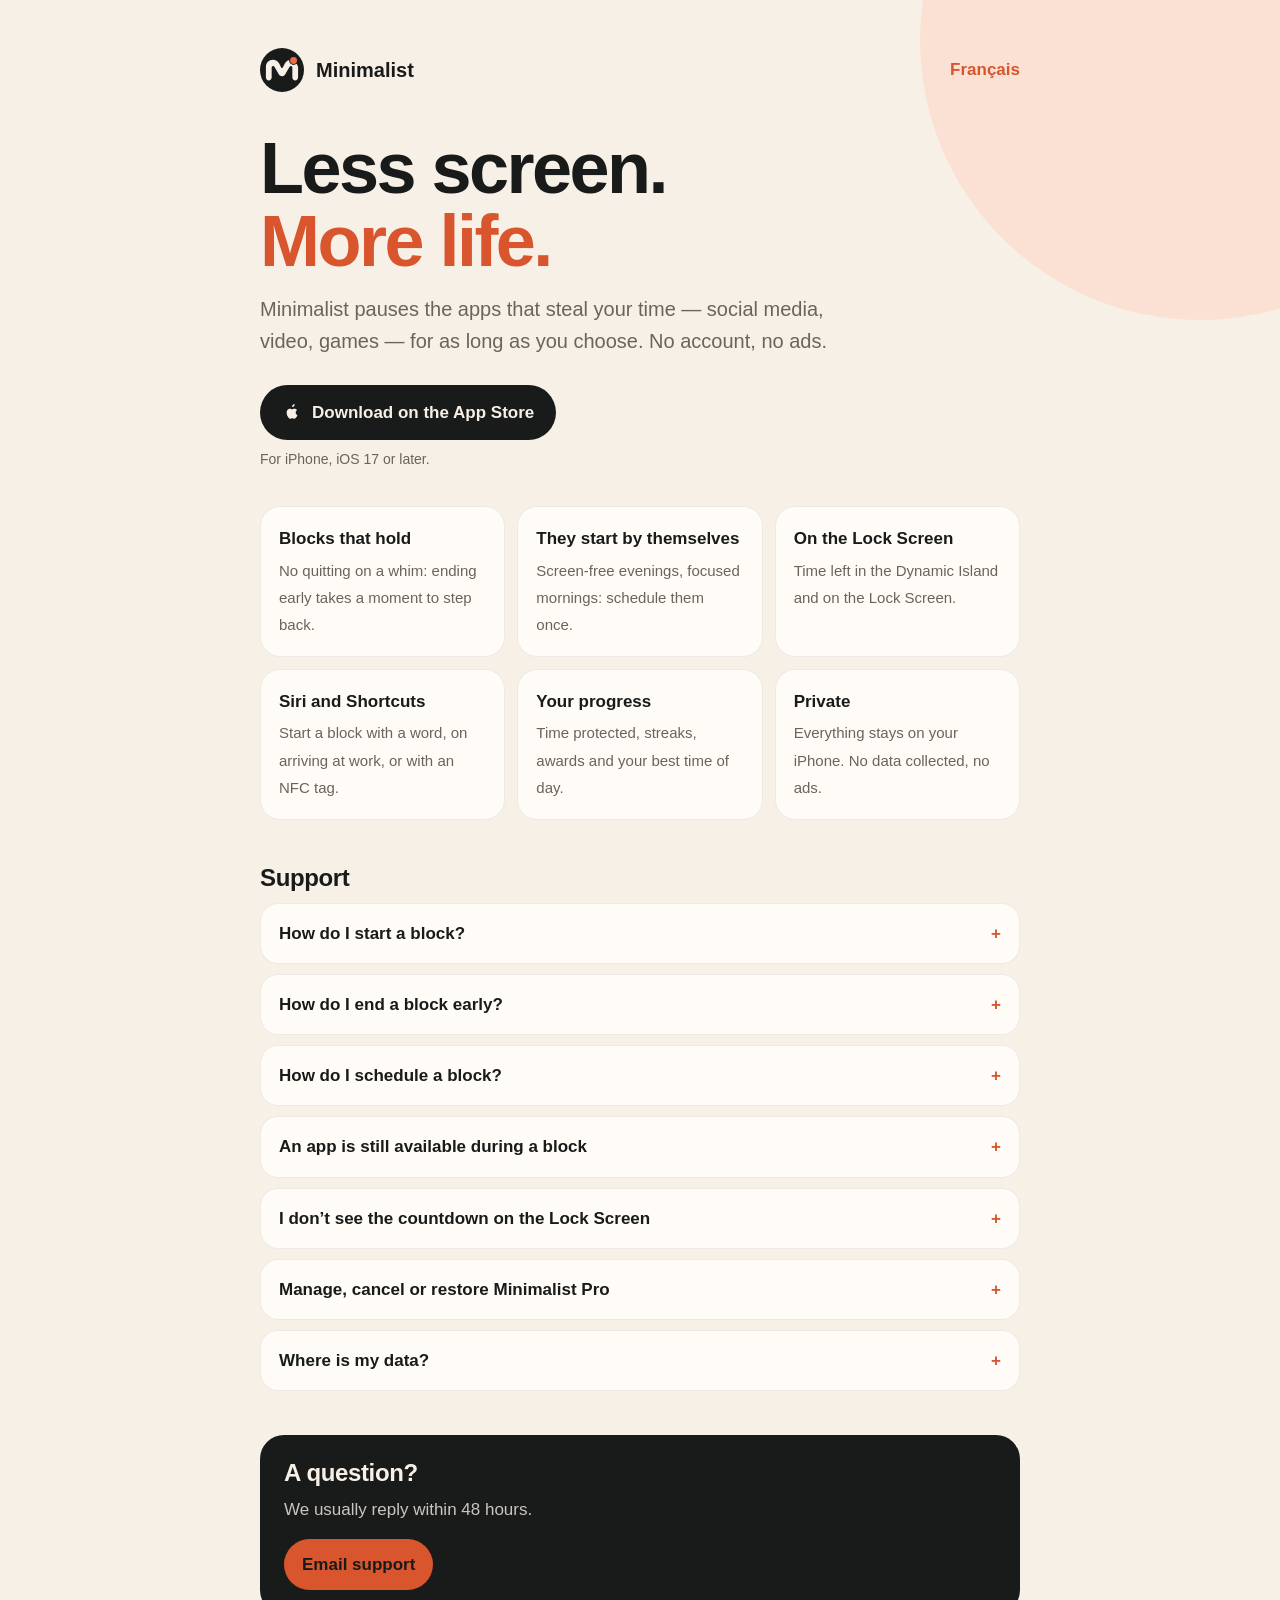
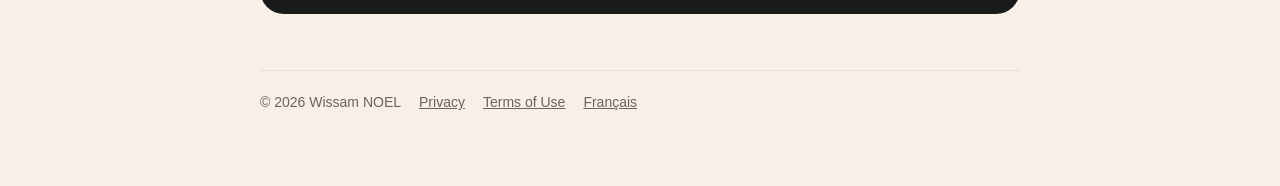
==== en.html @ 0d7564ae "Minimalist support and privacy pages Co-Authored-By: Claude Opus 5.5 <noreply@anthropic.com>" ====
<!doctype html>
<html lang="en">
<head>
  <meta charset="utf-8">
  <meta name="viewport" content="width=device-width,initial-scale=1">
  <meta name="description" content="Minimalist pauses the apps that steal your time. Strict and scheduled focus blocks, no account, no ads. Support and contact.">
  <meta name="apple-itunes-app" content="app-id=6810226165">
  <title>Minimalist — Less screen, more life</title>
  <link rel="stylesheet" href="style.css">
</head>
<body>
<div class="sun" aria-hidden="true"></div>
<main class="wrap">
  <header>
    <a class="brand" href="en.html"><svg viewBox="0 0 200 200" aria-hidden="true"><circle cx="100" cy="100" r="100" fill="#191B1A"/><path d="M26.85 121.55L26.85 85.06C26.85 67.46 41.12 53.19 58.72 53.19C70.81 53.19 81.86 60.03 87.25 70.85L96.25 88.93C97.28 91.00 99.80 91.84 101.87 90.81C102.68 90.41 103.34 89.74 103.75 88.93L112.75 70.85C118.14 60.03 129.19 53.19 141.28 53.19L145.41 61.99L145.41 61.99C160.73 61.99 173.15 74.41 173.15 89.73L173.15 134.62C173.15 141.84 167.30 147.69 160.08 147.69L160.08 147.69C152.86 147.69 147.01 141.84 147.01 134.62L147.01 88.64C147.01 84.96 144.02 81.97 140.34 81.97C137.98 81.97 135.80 83.22 134.60 85.25L113.97 120.15C109.41 127.86 99.46 130.42 91.74 125.86C89.39 124.47 87.42 122.50 86.03 120.15L65.40 85.25C63.53 82.08 59.44 81.03 56.27 82.90C54.24 84.10 52.99 86.28 52.99 88.64L52.99 134.62C52.99 141.84 47.14 147.69 39.92 147.69L39.92 147.69C32.70 147.69 26.85 141.84 26.85 134.62Z" fill="#F7F0E7"/><circle cx="152.53" cy="56.56" r="20.30" fill="#191B1A"/><circle cx="152.53" cy="56.56" r="15.60" fill="#EA6D47"/></svg><span>Minimalist</span></a>
    <a class="lang" href="index.html" lang="fr">Français</a>
  </header>

  <h1>Less screen.<br><em>More life.</em></h1>
  <p class="lead">Minimalist pauses the apps that steal your time — social media, video, games — for as long as you choose. No account, no ads.</p>
  <a class="cta" href="https://apps.apple.com/app/id6810226165"><svg viewBox="0 0 24 24" aria-hidden="true"><path fill="currentColor" d="M16.37 12.6c.02 2.4 2.1 3.2 2.13 3.21-.02.06-.33 1.14-1.1 2.26-.66.97-1.35 1.93-2.43 1.95-1.06.02-1.4-.63-2.62-.63-1.21 0-1.6.61-2.6.65-1.05.04-1.84-1.05-2.51-2.01-1.37-1.97-2.41-5.57-1.01-8 .7-1.21 1.94-1.97 3.29-1.99 1.03-.02 2 .69 2.63.69.63 0 1.81-.86 3.05-.73.52.02 1.98.21 2.92 1.58-.08.05-1.74 1.02-1.73 3.02M14.37 4.96c.56-.68.94-1.62.83-2.56-.81.03-1.78.54-2.36 1.21-.52.6-.97 1.55-.85 2.47.9.07 1.82-.46 2.38-1.12"/></svg>Download on the App Store</a>
  <p class="note">For iPhone, iOS 17 or later.</p>

  <ul class="features">
    <li><strong>Blocks that hold</strong><span>No quitting on a whim: ending early takes a moment to step back.</span></li>
    <li><strong>They start by themselves</strong><span>Screen-free evenings, focused mornings: schedule them once.</span></li>
    <li><strong>On the Lock Screen</strong><span>Time left in the Dynamic Island and on the Lock Screen.</span></li>
    <li><strong>Siri and Shortcuts</strong><span>Start a block with a word, on arriving at work, or with an NFC tag.</span></li>
    <li><strong>Your progress</strong><span>Time protected, streaks, awards and your best time of day.</span></li>
    <li><strong>Private</strong><span>Everything stays on your iPhone. No data collected, no ads.</span></li>
  </ul>

  <section id="support">
    <h2>Support</h2>
    <details>
      <summary>How do I start a block?</summary>
      <p>On Home, pick a block (“Less social”, “Just essentials”…) or set a length on the dial, allow Screen Time, select the apps to pause in Apple’s list, then tap “Take back my time”. Minimalist is used with a Minimalist Pro subscription (7-day free trial with the yearly plan).</p>
    </details>
    <details>
      <summary>How do I end a block early?</summary>
      <p>There is deliberately no instant stop. By default, request an early end, wait three minutes (you can cancel at any point), then hold the gauge for ten seconds. In Settings › Early end you can choose a simple ten-second hold, or no early end at all. Phone and emergency calls stay available under iOS rules.</p>
    </details>
    <details>
      <summary>How do I schedule a block?</summary>
      <p>On Home, tap Schedule next to My blocks, then choose a block, the days and the hours. It starts by itself, even with the app closed, with an optional reminder five minutes before. A schedule cannot be changed while its block is running.</p>
    </details>
    <details>
      <summary>An app is still available during a block</summary>
      <p>Check that it is part of the block’s selection (or, in Allow only mode, that it was not kept). Some system functions always stay available under iOS Screen Time rules.</p>
    </details>
    <details>
      <summary>I don’t see the countdown on the Lock Screen</summary>
      <p>Open Settings › Minimalist and make sure Live Activities are allowed. A block started by a schedule while the app is closed shows its countdown the next time you open the app.</p>
    </details>
    <details>
      <summary>Manage, cancel or restore Minimalist Pro</summary>
      <p>Manage or cancel the subscription in Settings › your name › Subscriptions. On a new iPhone, open Minimalist › Settings › Restore Purchases. Payment and refunds are handled by Apple.</p>
    </details>
    <details>
      <summary>Where is my data?</summary>
      <p>Only on your iPhone: your blocks, history and answers are never sent to the developer. <a href="privacy-en.html">Read the privacy policy</a>.</p>
    </details>
  </section>

  <section class="contact">
    <h2>A question?</h2>
    <p>We usually reply within 48 hours.</p>
    <a class="button" href="mailto:Wissam.noel68@gmail.com">Email support</a>
  </section>

  <footer>
    <span>© 2026 Wissam NOEL</span>
    <a href="privacy-en.html">Privacy</a>
    <a href="https://www.apple.com/legal/internet-services/itunes/dev/stdeula/">Terms of Use</a>
    <a href="index.html" lang="fr">Français</a>
  </footer>
</main>
</body>
</html>
---- style.css ----
:root {
  color-scheme: light dark;
  --paper: #f7f0e7;
  --surface: #fffcf7;
  --ink: #191b1a;
  --muted: #6a645b;
  --accent: #d9552e;
  --accent-soft: #fbe1d3;
  --line: #19191a14;
}
@media (prefers-color-scheme: dark) {
  :root {
    --paper: #0d0e0d;
    --surface: #1b1c1b;
    --ink: #f7f0e7;
    --muted: #b9b2a6;
    --accent: #f47a51;
    --accent-soft: #3a1f14;
    --line: #f7f0e714;
  }
}
* { box-sizing: border-box; }
html { -webkit-text-size-adjust: 100%; }
body {
  margin: 0;
  background: var(--paper);
  color: var(--ink);
  font: 17px/1.6 ui-rounded, "SF Pro Rounded", -apple-system, BlinkMacSystemFont, "Segoe UI", sans-serif;
  overflow-x: hidden;
}
.wrap { width: min(760px, calc(100% - 32px)); margin: 0 auto; padding: 48px 0 72px; position: relative; }
.sun {
  position: fixed; top: -240px; right: -200px; width: 560px; height: 560px; border-radius: 50%;
  background: var(--accent-soft); z-index: -1; pointer-events: none;
}
header { display: flex; align-items: center; justify-content: space-between; gap: 12px; }
.brand { display: flex; align-items: center; gap: 12px; font-weight: 800; font-size: 20px; color: var(--ink); text-decoration: none; }
.brand svg { width: 44px; height: 44px; }
.lang { font-weight: 700; color: var(--accent); text-decoration: none; }
h1 { font-size: clamp(40px, 9vw, 72px); line-height: 1.02; letter-spacing: -0.035em; margin: 40px 0 14px; font-weight: 900; }
h1 em { font-style: normal; color: var(--accent); }
h2 { font-size: 24px; line-height: 1.2; letter-spacing: -0.015em; margin: 0 0 8px; font-weight: 800; }
.lead { font-size: 20px; color: var(--muted); max-width: 600px; margin: 0; }
.cta { display: inline-flex; align-items: center; gap: 10px; margin: 28px 0 8px; padding: 14px 22px; border-radius: 999px;
  background: var(--ink); color: var(--paper); font-weight: 800; text-decoration: none; }
.cta svg { width: 20px; height: 20px; }
.note { font-size: 14px; color: var(--muted); margin: 0; }
.features { list-style: none; padding: 0; margin: 36px 0 8px; display: grid; grid-template-columns: repeat(auto-fit, minmax(220px, 1fr)); gap: 12px; }
.features li { background: var(--surface); border: 1px solid var(--line); border-radius: 20px; padding: 18px; }
.features strong { display: block; font-size: 17px; margin-bottom: 4px; }
.features span { color: var(--muted); font-size: 15px; }
section { margin-top: 44px; }
details { background: var(--surface); border: 1px solid var(--line); border-radius: 18px; padding: 16px 18px; margin-top: 10px; }
summary { cursor: pointer; font-weight: 800; list-style: none; }
summary::-webkit-details-marker { display: none; }
summary::after { content: "+"; float: right; color: var(--accent); font-weight: 900; }
details[open] summary::after { content: "–"; }
details p { margin: 10px 0 0; color: var(--muted); }
.contact { background: var(--ink); color: var(--paper); border-radius: 24px; padding: 24px; }
.contact p { color: inherit; opacity: 0.8; margin: 6px 0 16px; }
.contact a.button { display: inline-block; padding: 12px 18px; border-radius: 999px; background: var(--accent); color: #191b1a; font-weight: 800; text-decoration: none; }
.legal h2 { font-size: 22px; margin-top: 30px; }
.legal p, .legal li { color: var(--ink); }
.legal .muted { color: var(--muted); }
a { color: var(--accent); }
footer { margin-top: 56px; padding-top: 20px; border-top: 1px solid var(--line); color: var(--muted); font-size: 14px; display: flex; flex-wrap: wrap; gap: 8px 18px; }
footer a { color: var(--muted); }
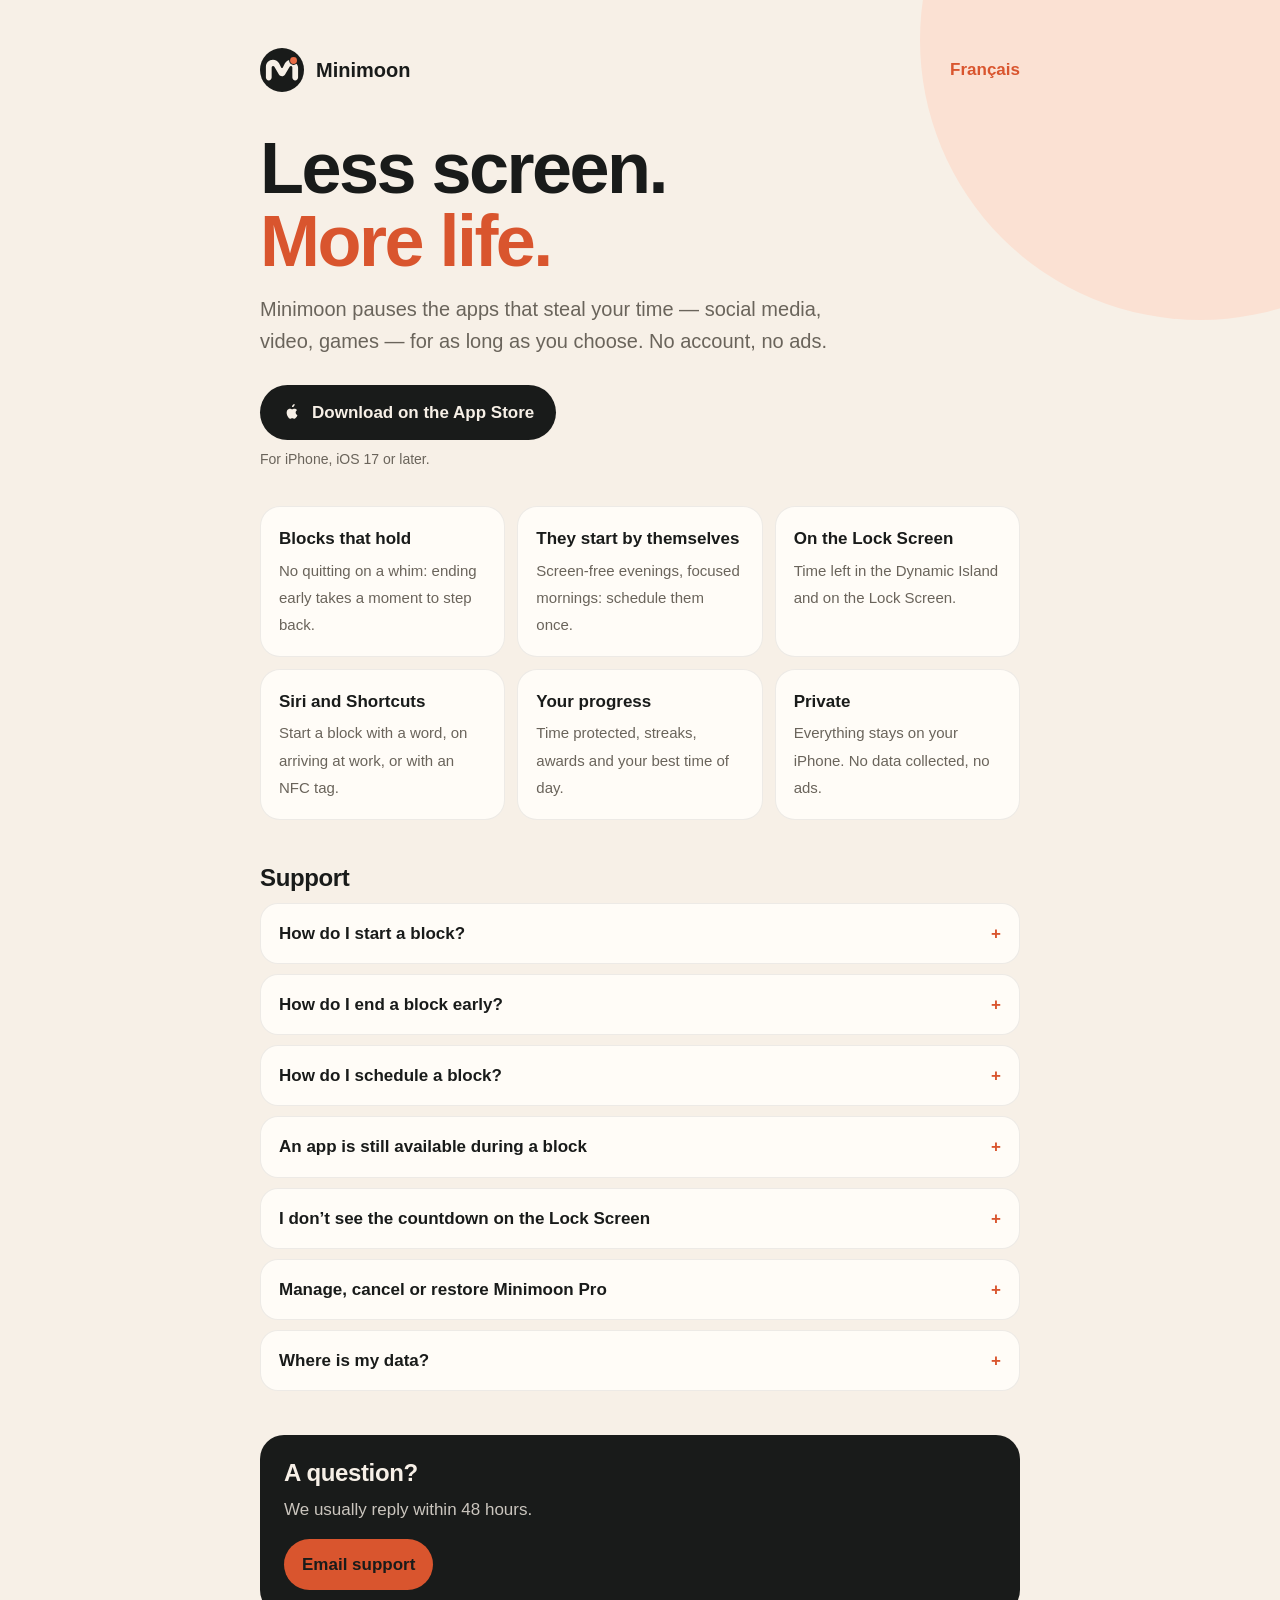
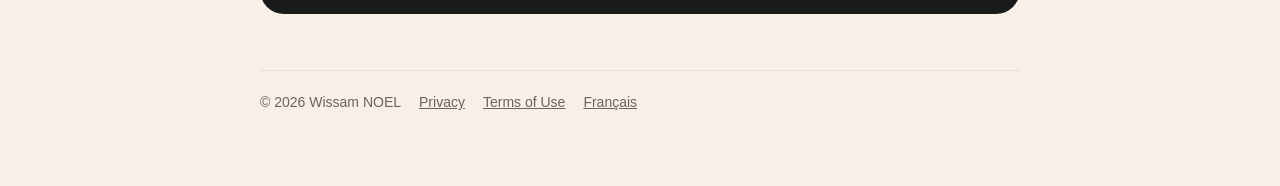
==== commit a5e6f5b4: "Rename the app to Minimoon on the support and privacy pages The App Store name changes from Minimali" ====
--- a/en.html
+++ b/en.html
@@ -3,21 +3,21 @@
 <head>
   <meta charset="utf-8">
   <meta name="viewport" content="width=device-width,initial-scale=1">
-  <meta name="description" content="Minimalist pauses the apps that steal your time. Strict and scheduled focus blocks, no account, no ads. Support and contact.">
+  <meta name="description" content="Minimoon pauses the apps that steal your time. Strict and scheduled focus blocks, no account, no ads. Support and contact.">
   <meta name="apple-itunes-app" content="app-id=6810226165">
-  <title>Minimalist — Less screen, more life</title>
+  <title>Minimoon — Less screen, more life</title>
   <link rel="stylesheet" href="style.css">
 </head>
 <body>
 <div class="sun" aria-hidden="true"></div>
 <main class="wrap">
   <header>
-    <a class="brand" href="en.html"><svg viewBox="0 0 200 200" aria-hidden="true"><circle cx="100" cy="100" r="100" fill="#191B1A"/><path d="M26.85 121.55L26.85 85.06C26.85 67.46 41.12 53.19 58.72 53.19C70.81 53.19 81.86 60.03 87.25 70.85L96.25 88.93C97.28 91.00 99.80 91.84 101.87 90.81C102.68 90.41 103.34 89.74 103.75 88.93L112.75 70.85C118.14 60.03 129.19 53.19 141.28 53.19L145.41 61.99L145.41 61.99C160.73 61.99 173.15 74.41 173.15 89.73L173.15 134.62C173.15 141.84 167.30 147.69 160.08 147.69L160.08 147.69C152.86 147.69 147.01 141.84 147.01 134.62L147.01 88.64C147.01 84.96 144.02 81.97 140.34 81.97C137.98 81.97 135.80 83.22 134.60 85.25L113.97 120.15C109.41 127.86 99.46 130.42 91.74 125.86C89.39 124.47 87.42 122.50 86.03 120.15L65.40 85.25C63.53 82.08 59.44 81.03 56.27 82.90C54.24 84.10 52.99 86.28 52.99 88.64L52.99 134.62C52.99 141.84 47.14 147.69 39.92 147.69L39.92 147.69C32.70 147.69 26.85 141.84 26.85 134.62Z" fill="#F7F0E7"/><circle cx="152.53" cy="56.56" r="20.30" fill="#191B1A"/><circle cx="152.53" cy="56.56" r="15.60" fill="#EA6D47"/></svg><span>Minimalist</span></a>
+    <a class="brand" href="en.html"><svg viewBox="0 0 200 200" aria-hidden="true"><circle cx="100" cy="100" r="100" fill="#191B1A"/><path d="M26.85 121.55L26.85 85.06C26.85 67.46 41.12 53.19 58.72 53.19C70.81 53.19 81.86 60.03 87.25 70.85L96.25 88.93C97.28 91.00 99.80 91.84 101.87 90.81C102.68 90.41 103.34 89.74 103.75 88.93L112.75 70.85C118.14 60.03 129.19 53.19 141.28 53.19L145.41 61.99L145.41 61.99C160.73 61.99 173.15 74.41 173.15 89.73L173.15 134.62C173.15 141.84 167.30 147.69 160.08 147.69L160.08 147.69C152.86 147.69 147.01 141.84 147.01 134.62L147.01 88.64C147.01 84.96 144.02 81.97 140.34 81.97C137.98 81.97 135.80 83.22 134.60 85.25L113.97 120.15C109.41 127.86 99.46 130.42 91.74 125.86C89.39 124.47 87.42 122.50 86.03 120.15L65.40 85.25C63.53 82.08 59.44 81.03 56.27 82.90C54.24 84.10 52.99 86.28 52.99 88.64L52.99 134.62C52.99 141.84 47.14 147.69 39.92 147.69L39.92 147.69C32.70 147.69 26.85 141.84 26.85 134.62Z" fill="#F7F0E7"/><circle cx="152.53" cy="56.56" r="20.30" fill="#191B1A"/><circle cx="152.53" cy="56.56" r="15.60" fill="#EA6D47"/></svg><span>Minimoon</span></a>
     <a class="lang" href="index.html" lang="fr">Français</a>
   </header>
 
   <h1>Less screen.<br><em>More life.</em></h1>
-  <p class="lead">Minimalist pauses the apps that steal your time — social media, video, games — for as long as you choose. No account, no ads.</p>
+  <p class="lead">Minimoon pauses the apps that steal your time — social media, video, games — for as long as you choose. No account, no ads.</p>
   <a class="cta" href="https://apps.apple.com/app/id6810226165"><svg viewBox="0 0 24 24" aria-hidden="true"><path fill="currentColor" d="M16.37 12.6c.02 2.4 2.1 3.2 2.13 3.21-.02.06-.33 1.14-1.1 2.26-.66.97-1.35 1.93-2.43 1.95-1.06.02-1.4-.63-2.62-.63-1.21 0-1.6.61-2.6.65-1.05.04-1.84-1.05-2.51-2.01-1.37-1.97-2.41-5.57-1.01-8 .7-1.21 1.94-1.97 3.29-1.99 1.03-.02 2 .69 2.63.69.63 0 1.81-.86 3.05-.73.52.02 1.98.21 2.92 1.58-.08.05-1.74 1.02-1.73 3.02M14.37 4.96c.56-.68.94-1.62.83-2.56-.81.03-1.78.54-2.36 1.21-.52.6-.97 1.55-.85 2.47.9.07 1.82-.46 2.38-1.12"/></svg>Download on the App Store</a>
   <p class="note">For iPhone, iOS 17 or later.</p>
 
@@ -34,7 +34,7 @@
     <h2>Support</h2>
     <details>
       <summary>How do I start a block?</summary>
-      <p>On Home, pick a block (“Less social”, “Just essentials”…) or set a length on the dial, allow Screen Time, select the apps to pause in Apple’s list, then tap “Take back my time”. Minimalist is used with a Minimalist Pro subscription (7-day free trial with the yearly plan).</p>
+      <p>On Home, pick a block (“Less social”, “Just essentials”…) or set a length on the dial, allow Screen Time, select the apps to pause in Apple’s list, then tap “Take back my time”. Minimoon is used with a Minimoon Pro subscription (7-day free trial with the yearly plan).</p>
     </details>
     <details>
       <summary>How do I end a block early?</summary>
@@ -50,11 +50,11 @@
     </details>
     <details>
       <summary>I don’t see the countdown on the Lock Screen</summary>
-      <p>Open Settings › Minimalist and make sure Live Activities are allowed. A block started by a schedule while the app is closed shows its countdown the next time you open the app.</p>
+      <p>Open Settings › Minimoon and make sure Live Activities are allowed. A block started by a schedule while the app is closed shows its countdown the next time you open the app.</p>
     </details>
     <details>
-      <summary>Manage, cancel or restore Minimalist Pro</summary>
-      <p>Manage or cancel the subscription in Settings › your name › Subscriptions. On a new iPhone, open Minimalist › Settings › Restore Purchases. Payment and refunds are handled by Apple.</p>
+      <summary>Manage, cancel or restore Minimoon Pro</summary>
+      <p>Manage or cancel the subscription in Settings › your name › Subscriptions. On a new iPhone, open Minimoon › Settings › Restore Purchases. Payment and refunds are handled by Apple.</p>
     </details>
     <details>
       <summary>Where is my data?</summary>
